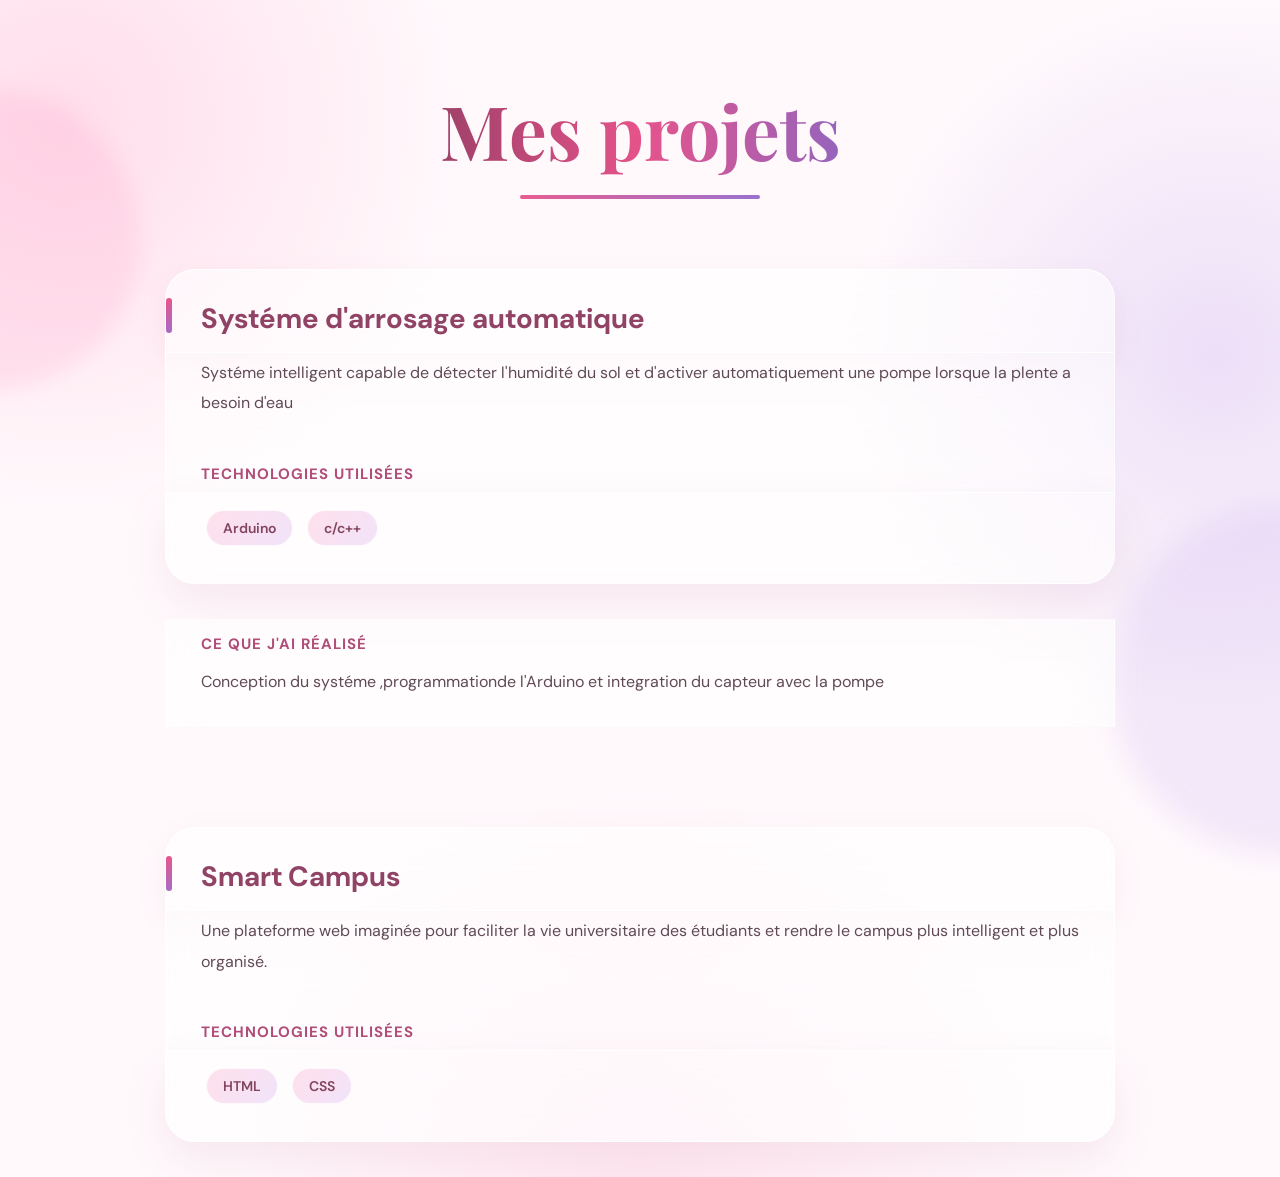
==== Mes projets.html @ 614aae61 "first commit" ====
<!DOCTYPE html>
<html>
    <head>
        <meta charset="UTF-8">
        <title>Mes Projets</title>
        <link rel="stylesheet" href="stylep.css">
    </head>
    <body>
        <h1>Mes projets</h1>
            <h2>Systéme d'arrosage automatique </h2>  
            <p>Systéme intelligent capable de détecter l'humidité du sol et d'activer automatiquement une pompe lorsque la plente a besoin d'eau </p>  
            <h4>Technologies utilisées</h4>
            <ul>
                <li>Arduino</li>
                <li>c/c++</li>
            </ul>
            <h4>Ce que j'ai réalisé</h4>
            <p>Conception du systéme ,programmationde l'Arduino et integration du capteur avec la pompe</p>
            <h2>Smart Campus</h2>
            <p>Une plateforme web imaginée pour faciliter la vie universitaire des étudiants et rendre le campus plus intelligent et plus organisé.</p>
            <h4>Technologies utilisées</h4>
            <ul>
                <li>HTML</li>
                <li>CSS</li>
            </ul>
            
        </body>
</html>
---- stylep.css ----
/* =====================================================
   JAWЕHER GAALOUL — MES PROJETS
   Rose Futuristic / Glass / Animated
===================================================== */

@import url('https://fonts.googleapis.com/css2?family=DM+Sans:wght@400;500;600;700&family=Playfair+Display:wght@600;700&display=swap');


/* =====================================================
   VARIABLES
===================================================== */

:root {
    --rose: #e85d91;
    --rose-dark: #9f4169;
    --pink: #ffd9e7;
    --mauve: #9b72cf;
    --text: #594550;
    --dark: #2d2029;
}


/* =====================================================
   GENERAL
===================================================== */

* {
    box-sizing: border-box;
}

html {
    scroll-behavior: smooth;
}

body {

    margin: 0;

    min-height: 100vh;

    font-family: "DM Sans", sans-serif;

    color: var(--text);

    background:
        radial-gradient(
            circle at 5% 10%,
            rgba(255, 170, 202, 0.35),
            transparent 25%
        ),
        radial-gradient(
            circle at 95% 30%,
            rgba(183, 145, 235, 0.25),
            transparent 25%
        ),
        radial-gradient(
            circle at 50% 100%,
            rgba(255, 196, 220, 0.3),
            transparent 30%
        ),
        #fff9fc;

    overflow-x: hidden;
}


/* =====================================================
   BACKGROUND ANIMÉ
===================================================== */

body::before {

    content: "";

    position: fixed;

    width: 300px;
    height: 300px;

    border-radius: 50%;

    background:
        rgba(255, 150, 195, 0.18);

    filter: blur(10px);

    top: 10%;
    left: -160px;

    animation: moveBubble 9s ease-in-out infinite;

    z-index: -1;
}


body::after {

    content: "";

    position: fixed;

    width: 350px;
    height: 350px;

    border-radius: 50%;

    background:
        rgba(177, 135, 230, 0.15);

    filter: blur(15px);

    right: -180px;
    bottom: 5%;

    animation: moveBubble2 11s ease-in-out infinite;

    z-index: -1;
}


@keyframes moveBubble {

    0%, 100% {
        transform: translate(0, 0);
    }

    50% {
        transform: translate(90px, 100px);
    }
}


@keyframes moveBubble2 {

    0%, 100% {
        transform: translate(0, 0);
    }

    50% {
        transform: translate(-90px, -100px);
    }
}


/* =====================================================
   TITRE PRINCIPAL
===================================================== */

body > h1 {

    width: fit-content;

    margin: 80px auto 70px;

    font-family: "Playfair Display", serif;

    font-size: clamp(45px, 7vw, 75px);

    background:
        linear-gradient(
            90deg,
            #9f4169,
            #e6538b,
            #9564bd
        );

    -webkit-background-clip: text;
    -webkit-text-fill-color: transparent;

    position: relative;

    animation: titleIn 1s ease;
}


@keyframes titleIn {

    from {
        opacity: 0;
        transform: translateY(-30px);
    }

    to {
        opacity: 1;
        transform: translateY(0);
    }
}


/* Petite ligne sous le titre */

body > h1::after {

    content: "";

    display: block;

    width: 60%;

    height: 4px;

    margin: 15px auto 0;

    border-radius: 10px;

    background:
        linear-gradient(
            90deg,
            var(--rose),
            var(--mauve)
        );

    animation: lineAppear 1.5s ease;
}


@keyframes lineAppear {

    from {
        width: 0;
    }

    to {
        width: 60%;
    }
}


/* =====================================================
   PROJET
===================================================== */

body > h2 {

    width: min(950px, 88%);

    margin: 70px auto 0;

    padding: 30px 35px 15px;

    position: relative;

    color: #914365;

    font-size: 28px;

    background:
        rgba(255, 255, 255, 0.6);

    border:
        1px solid
        rgba(255, 255, 255, 0.9);

    border-radius: 30px 30px 0 0;

    backdrop-filter: blur(18px);

    box-shadow:
        0 10px 30px
        rgba(175, 91, 130, 0.08);

    transition: 0.4s;

    animation: projectAppear 0.8s ease both;
}


body > h2::before {

    content: "";

    position: absolute;

    left: 0;
    top: 28px;

    width: 6px;
    height: 35px;

    border-radius: 10px;

    background:
        linear-gradient(
            #e8558d,
            #a66bc5
        );
}


body > h2:hover {

    transform: translateX(8px);

    box-shadow:
        0 15px 40px
        rgba(175, 91, 130, 0.16);
}


@keyframes projectAppear {

    from {
        opacity: 0;
        transform: translateY(30px);
    }

    to {
        opacity: 1;
        transform: translateY(0);
    }
}


/* =====================================================
   DESCRIPTION
===================================================== */

body > p {

    width: min(950px, 88%);

    margin: 0 auto;

    padding: 5px 35px 30px;

    font-size: 16px;

    line-height: 1.9;

    color: #604a55;

    background:
        rgba(255, 255, 255, 0.6);

    border-left:
        1px solid
        rgba(255, 255, 255, 0.9);

    border-right:
        1px solid
        rgba(255, 255, 255, 0.9);

    backdrop-filter: blur(18px);
}


/* =====================================================
   SOUS-TITRES
===================================================== */

body > h4 {

    width: min(950px, 88%);

    margin: 0 auto;

    padding: 15px 35px 8px;

    color: #b04d78;

    font-size: 15px;

    letter-spacing: 1px;

    text-transform: uppercase;

    background:
        rgba(255, 255, 255, 0.6);

    border-left:
        1px solid
        rgba(255, 255, 255, 0.9);

    border-right:
        1px solid
        rgba(255, 255, 255, 0.9);

    backdrop-filter: blur(18px);
}


/* =====================================================
   TECHNOLOGIES
===================================================== */

body > ul {

    width: min(950px, 88%);

    margin: 0 auto 35px;

    padding: 10px 35px 30px;

    background:
        rgba(255, 255, 255, 0.6);

    border:
        1px solid
        rgba(255, 255, 255, 0.9);

    border-radius: 0 0 30px 30px;

    backdrop-filter: blur(18px);

    box-shadow:
        0 20px 45px
        rgba(175, 91, 130, 0.10);

    list-style: none;
}


/* Chaque technologie devient un petit badge */

body > ul li {

    display: inline-block;

    margin: 7px 5px;

    padding: 8px 16px;

    border-radius: 30px;

    background:
        linear-gradient(
            135deg,
            #ffe0eb,
            #f1e3fa
        );

    color: #82445e;

    font-size: 14px;

    font-weight: 600;

    border:
        1px solid
        rgba(255,255,255,0.8);

    transition: 0.3s;
}


body > ul li:hover {

    transform:
        translateY(-5px)
        rotate(-2deg);

    background:
        linear-gradient(
            135deg,
            #f7bdd3,
            #dfc5f4
        );

    color: #71354f;

    box-shadow:
        0 8px 20px
        rgba(210, 90, 145, 0.18);
}


/* =====================================================
   ESPACE ENTRE LES PROJETS
===================================================== */

body > h2:nth-of-type(2) {

    margin-top: 100px;
}


/* =====================================================
   ANIMATION DES ÉLÉMENTS
===================================================== */

body > h2:nth-of-type(1) {
    animation-delay: 0.2s;
}

body > h2:nth-of-type(2) {
    animation-delay: 0.5s;
}


/* =====================================================
   RESPONSIVE
===================================================== */

@media (max-width: 650px) {

    body > h1 {

        font-size: 43px;

        margin-top: 55px;
    }

    body > h2 {

        width: 90%;

        font-size: 22px;

        padding: 25px 25px 12px;
    }

    body > p,
    body > h4 {

        width: 90%;

        padding-left: 25px;
        padding-right: 25px;
    }

    body > ul {

        width: 90%;

        padding-left: 20px;
        padding-right: 20px;
    }

    body > ul li {

        font-size: 13px;
    }
}
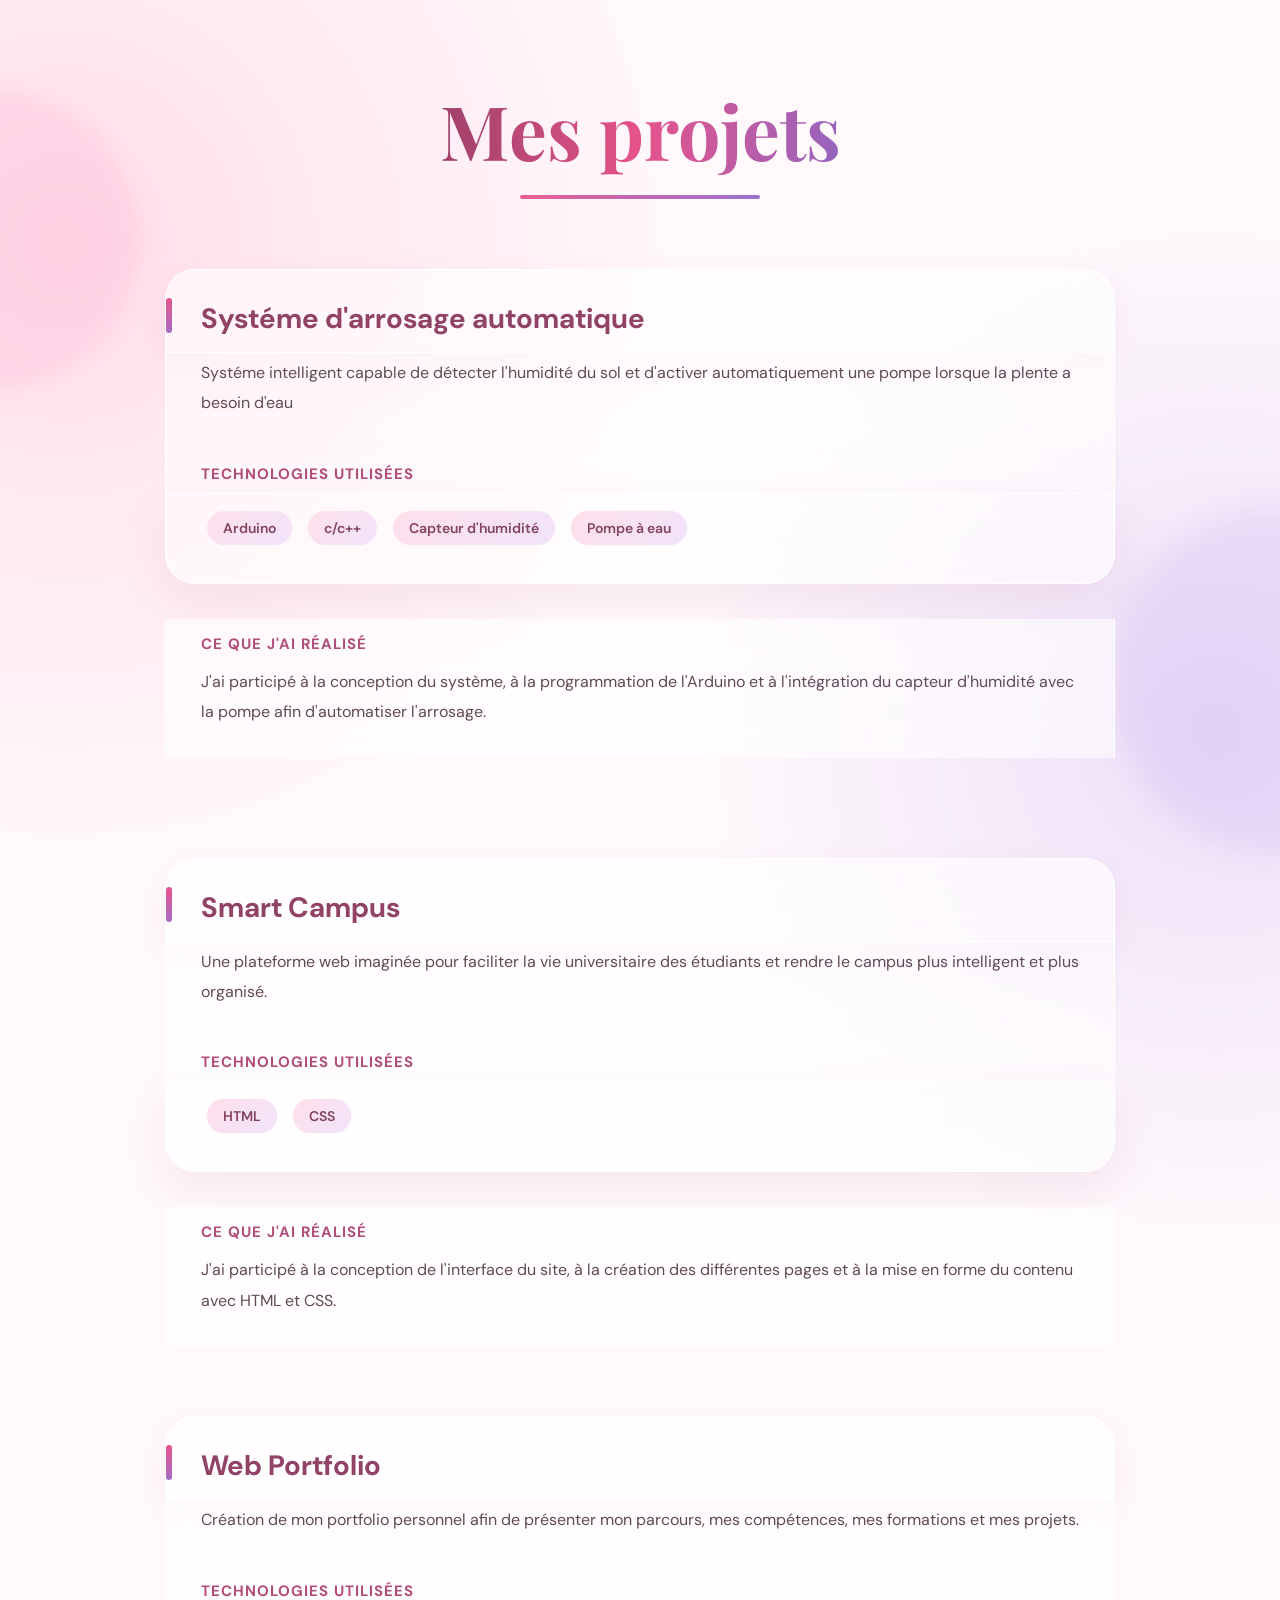
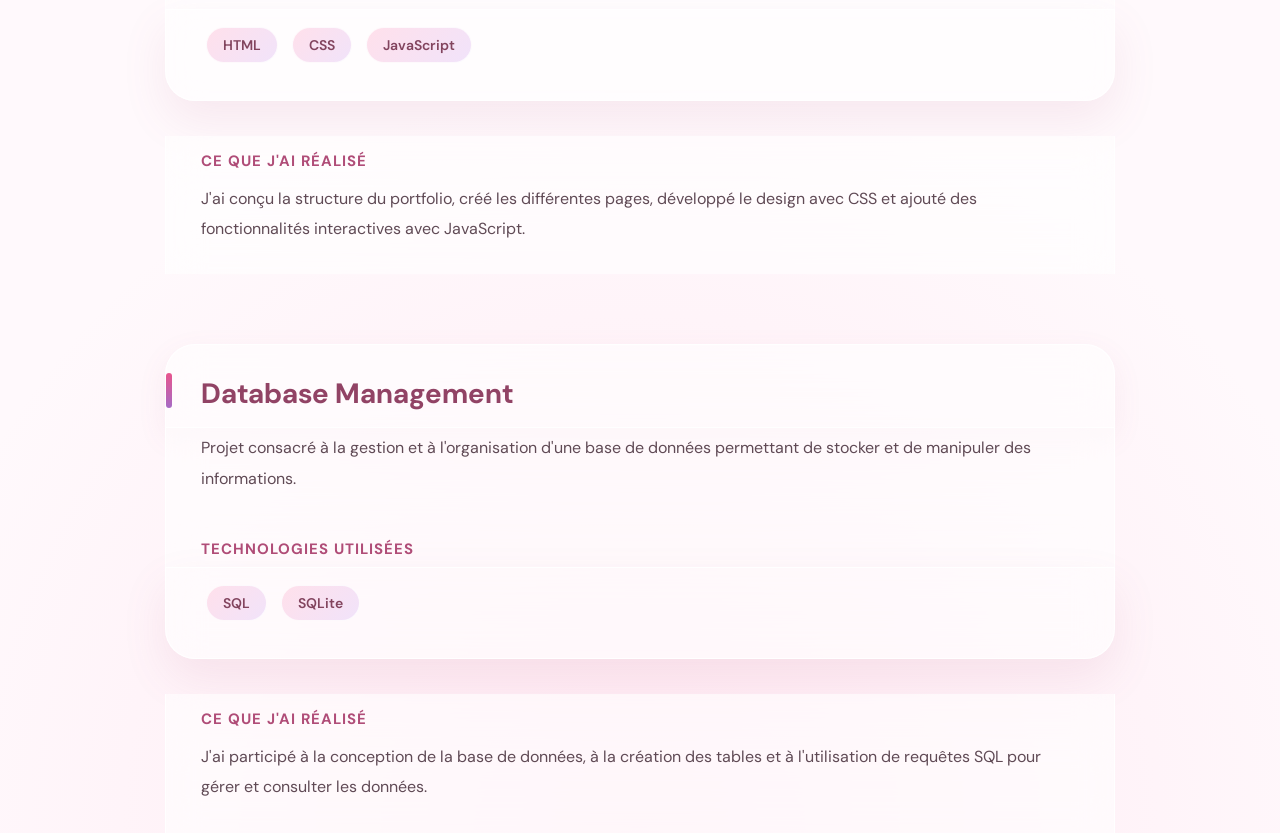
==== commit 9f48d344: "Mon portfolio" ====
--- a/Mes projets.html
+++ b/Mes projets.html
@@ -13,9 +13,11 @@
             <ul>
                 <li>Arduino</li>
                 <li>c/c++</li>
+                <li>Capteur d'humidité</li>
+                <li>Pompe à eau</li>
             </ul>
             <h4>Ce que j'ai réalisé</h4>
-            <p>Conception du systéme ,programmationde l'Arduino et integration du capteur avec la pompe</p>
+            <p>J'ai participé à la conception du système, à la programmation de l'Arduino et à l'intégration du capteur d'humidité avec la pompe afin d'automatiser l'arrosage.</p>
             <h2>Smart Campus</h2>
             <p>Une plateforme web imaginée pour faciliter la vie universitaire des étudiants et rendre le campus plus intelligent et plus organisé.</p>
             <h4>Technologies utilisées</h4>
@@ -23,6 +25,26 @@
                 <li>HTML</li>
                 <li>CSS</li>
             </ul>
-            
+            <h4>Ce que j'ai réalisé</h4> 
+            <p> J'ai participé à la conception de l'interface du site, à la création des différentes pages et à la mise en forme du contenu avec HTML et CSS. </p>
+            <h2>Web Portfolio</h2>
+            <p> Création de mon portfolio personnel afin de présenter mon parcours, mes compétences, mes formations et mes projets. </p>
+            <h4>Technologies utilisées</h4>
+            <ul> 
+                <li>HTML</li>
+                <li>CSS</li> 
+                <li>JavaScript</li> 
+            </ul>
+            <h4>Ce que j'ai réalisé</h4>
+            <p> J'ai conçu la structure du portfolio, créé les différentes pages, développé le design avec CSS et ajouté des fonctionnalités interactives avec JavaScript. </p>
+            <h2>Database Management</h2>
+            <p> Projet consacré à la gestion et à l'organisation d'une base de données permettant de stocker et de manipuler des informations. </p>
+            <h4>Technologies utilisées</h4>
+            <ul>
+                <li>SQL</li>
+                <li>SQLite</li>
+            </ul>
+            <h4>Ce que j'ai réalisé</h4> 
+            <p> J'ai participé à la conception de la base de données, à la création des tables et à l'utilisation de requêtes SQL pour gérer et consulter les données. </p>
         </body>
 </html>
--- a/stylep.css
+++ b/stylep.css
@@ -1,15 +1,4 @@
-/* =====================================================
-   JAWЕHER GAALOUL — MES PROJETS
-   Rose Futuristic / Glass / Animated
-===================================================== */
-
 @import url('https://fonts.googleapis.com/css2?family=DM+Sans:wght@400;500;600;700&family=Playfair+Display:wght@600;700&display=swap');
-
-
-/* =====================================================
-   VARIABLES
-===================================================== */
-
 :root {
     --rose: #e85d91;
     --rose-dark: #9f4169;
@@ -18,12 +7,6 @@
     --text: #594550;
     --dark: #2d2029;
 }
-
-
-/* =====================================================
-   GENERAL
-===================================================== */
-
 * {
     box-sizing: border-box;
 }
@@ -63,11 +46,6 @@
     overflow-x: hidden;
 }
 
-
-/* =====================================================
-   BACKGROUND ANIMÉ
-===================================================== */
-
 body::before {
 
     content: "";
@@ -140,11 +118,6 @@
         transform: translate(-90px, -100px);
     }
 }
-
-
-/* =====================================================
-   TITRE PRINCIPAL
-===================================================== */
 
 body > h1 {
 
@@ -186,9 +159,6 @@
     }
 }
 
-
-/* Petite ligne sous le titre */
-
 body > h1::after {
 
     content: "";
@@ -226,10 +196,6 @@
 }
 
 
-/* =====================================================
-   PROJET
-===================================================== */
-
 body > h2 {
 
     width: min(950px, 88%);
@@ -311,10 +277,6 @@
 }
 
 
-/* =====================================================
-   DESCRIPTION
-===================================================== */
-
 body > p {
 
     width: min(950px, 88%);
@@ -343,11 +305,6 @@
     backdrop-filter: blur(18px);
 }
 
-
-/* =====================================================
-   SOUS-TITRES
-===================================================== */
-
 body > h4 {
 
     width: min(950px, 88%);
@@ -377,11 +334,6 @@
 
     backdrop-filter: blur(18px);
 }
-
-
-/* =====================================================
-   TECHNOLOGIES
-===================================================== */
 
 body > ul {
 
@@ -408,9 +360,6 @@
 
     list-style: none;
 }
-
-
-/* Chaque technologie devient un petit badge */
 
 body > ul li {
 
@@ -462,22 +411,10 @@
         0 8px 20px
         rgba(210, 90, 145, 0.18);
 }
-
-
-/* =====================================================
-   ESPACE ENTRE LES PROJETS
-===================================================== */
-
 body > h2:nth-of-type(2) {
 
     margin-top: 100px;
 }
-
-
-/* =====================================================
-   ANIMATION DES ÉLÉMENTS
-===================================================== */
-
 body > h2:nth-of-type(1) {
     animation-delay: 0.2s;
 }
@@ -486,11 +423,6 @@
     animation-delay: 0.5s;
 }
 
-
-/* =====================================================
-   RESPONSIVE
-===================================================== */
-
 @media (max-width: 650px) {
 
     body > h1 {
